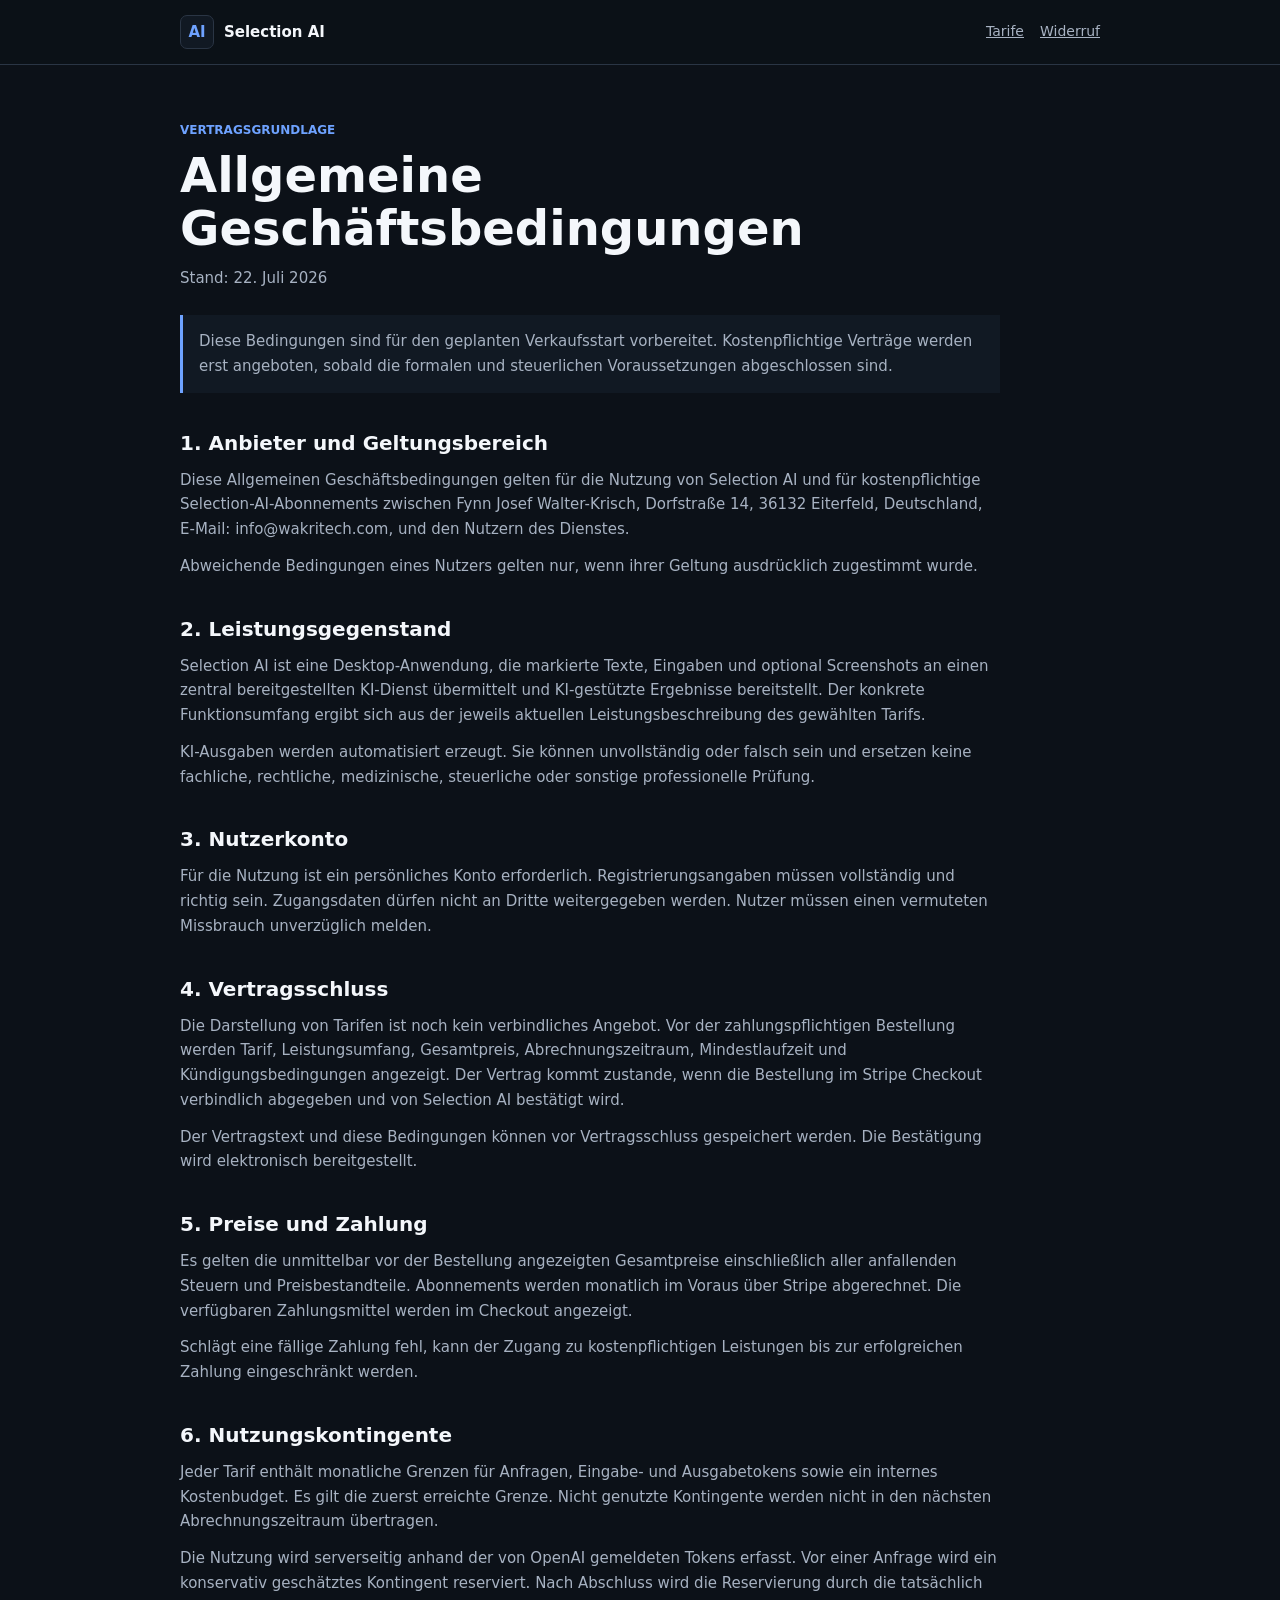
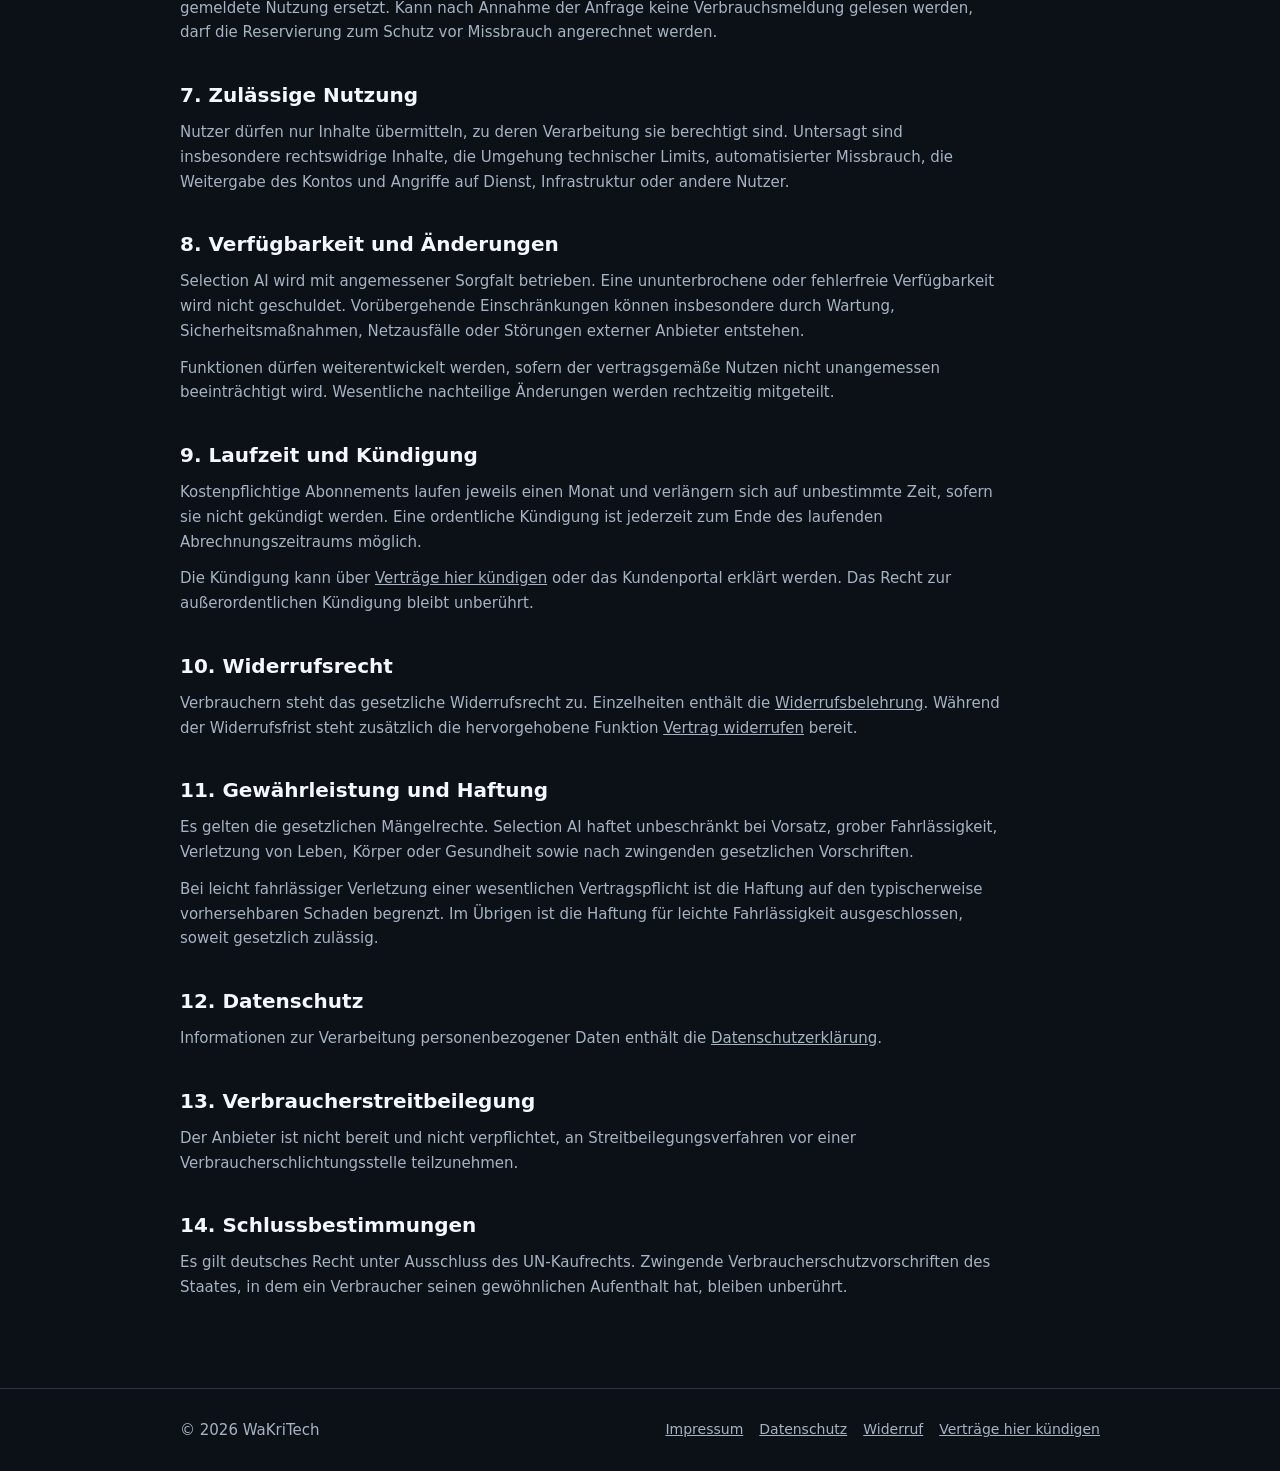
==== agb.html @ 44d3ccbb "Add compliant subscription management pages" ====
<!doctype html>
<html lang="de">
<head>
  <meta charset="utf-8">
  <meta name="viewport" content="width=device-width, initial-scale=1">
  <title>Allgemeine Geschäftsbedingungen | Selection AI</title>
  <meta name="description" content="Allgemeine Geschäftsbedingungen für Selection AI.">
  <link rel="stylesheet" href="legal.css">
</head>
<body>
  <header><nav class="container"><a class="brand" href="/"><span class="mark">AI</span><span>Selection AI</span></a><div class="navlinks"><a href="pricing.html">Tarife</a><a href="widerruf.html">Widerruf</a></div></nav></header>
  <main class="container"><article class="document">
    <p class="eyebrow">Vertragsgrundlage</p>
    <h1>Allgemeine Geschäftsbedingungen</h1>
    <p class="meta">Stand: 22. Juli 2026</p>
    <div class="note">Diese Bedingungen sind für den geplanten Verkaufsstart vorbereitet. Kostenpflichtige Verträge werden erst angeboten, sobald die formalen und steuerlichen Voraussetzungen abgeschlossen sind.</div>

    <h2>1. Anbieter und Geltungsbereich</h2>
    <p>Diese Allgemeinen Geschäftsbedingungen gelten für die Nutzung von Selection AI und für kostenpflichtige Selection-AI-Abonnements zwischen Fynn Josef Walter-Krisch, Dorfstraße 14, 36132 Eiterfeld, Deutschland, E-Mail: info@wakritech.com, und den Nutzern des Dienstes.</p>
    <p>Abweichende Bedingungen eines Nutzers gelten nur, wenn ihrer Geltung ausdrücklich zugestimmt wurde.</p>

    <h2>2. Leistungsgegenstand</h2>
    <p>Selection AI ist eine Desktop-Anwendung, die markierte Texte, Eingaben und optional Screenshots an einen zentral bereitgestellten KI-Dienst übermittelt und KI-gestützte Ergebnisse bereitstellt. Der konkrete Funktionsumfang ergibt sich aus der jeweils aktuellen Leistungsbeschreibung des gewählten Tarifs.</p>
    <p>KI-Ausgaben werden automatisiert erzeugt. Sie können unvollständig oder falsch sein und ersetzen keine fachliche, rechtliche, medizinische, steuerliche oder sonstige professionelle Prüfung.</p>

    <h2>3. Nutzerkonto</h2>
    <p>Für die Nutzung ist ein persönliches Konto erforderlich. Registrierungsangaben müssen vollständig und richtig sein. Zugangsdaten dürfen nicht an Dritte weitergegeben werden. Nutzer müssen einen vermuteten Missbrauch unverzüglich melden.</p>

    <h2>4. Vertragsschluss</h2>
    <p>Die Darstellung von Tarifen ist noch kein verbindliches Angebot. Vor der zahlungspflichtigen Bestellung werden Tarif, Leistungsumfang, Gesamtpreis, Abrechnungszeitraum, Mindestlaufzeit und Kündigungsbedingungen angezeigt. Der Vertrag kommt zustande, wenn die Bestellung im Stripe Checkout verbindlich abgegeben und von Selection AI bestätigt wird.</p>
    <p>Der Vertragstext und diese Bedingungen können vor Vertragsschluss gespeichert werden. Die Bestätigung wird elektronisch bereitgestellt.</p>

    <h2>5. Preise und Zahlung</h2>
    <p>Es gelten die unmittelbar vor der Bestellung angezeigten Gesamtpreise einschließlich aller anfallenden Steuern und Preisbestandteile. Abonnements werden monatlich im Voraus über Stripe abgerechnet. Die verfügbaren Zahlungsmittel werden im Checkout angezeigt.</p>
    <p>Schlägt eine fällige Zahlung fehl, kann der Zugang zu kostenpflichtigen Leistungen bis zur erfolgreichen Zahlung eingeschränkt werden.</p>

    <h2>6. Nutzungskontingente</h2>
    <p>Jeder Tarif enthält monatliche Grenzen für Anfragen, Eingabe- und Ausgabetokens sowie ein internes Kostenbudget. Es gilt die zuerst erreichte Grenze. Nicht genutzte Kontingente werden nicht in den nächsten Abrechnungszeitraum übertragen.</p>
    <p>Die Nutzung wird serverseitig anhand der von OpenAI gemeldeten Tokens erfasst. Vor einer Anfrage wird ein konservativ geschätztes Kontingent reserviert. Nach Abschluss wird die Reservierung durch die tatsächlich gemeldete Nutzung ersetzt. Kann nach Annahme der Anfrage keine Verbrauchsmeldung gelesen werden, darf die Reservierung zum Schutz vor Missbrauch angerechnet werden.</p>

    <h2>7. Zulässige Nutzung</h2>
    <p>Nutzer dürfen nur Inhalte übermitteln, zu deren Verarbeitung sie berechtigt sind. Untersagt sind insbesondere rechtswidrige Inhalte, die Umgehung technischer Limits, automatisierter Missbrauch, die Weitergabe des Kontos und Angriffe auf Dienst, Infrastruktur oder andere Nutzer.</p>

    <h2>8. Verfügbarkeit und Änderungen</h2>
    <p>Selection AI wird mit angemessener Sorgfalt betrieben. Eine ununterbrochene oder fehlerfreie Verfügbarkeit wird nicht geschuldet. Vorübergehende Einschränkungen können insbesondere durch Wartung, Sicherheitsmaßnahmen, Netzausfälle oder Störungen externer Anbieter entstehen.</p>
    <p>Funktionen dürfen weiterentwickelt werden, sofern der vertragsgemäße Nutzen nicht unangemessen beeinträchtigt wird. Wesentliche nachteilige Änderungen werden rechtzeitig mitgeteilt.</p>

    <h2>9. Laufzeit und Kündigung</h2>
    <p>Kostenpflichtige Abonnements laufen jeweils einen Monat und verlängern sich auf unbestimmte Zeit, sofern sie nicht gekündigt werden. Eine ordentliche Kündigung ist jederzeit zum Ende des laufenden Abrechnungszeitraums möglich.</p>
    <p>Die Kündigung kann über <a href="kuendigen.html">Verträge hier kündigen</a> oder das Kundenportal erklärt werden. Das Recht zur außerordentlichen Kündigung bleibt unberührt.</p>

    <h2>10. Widerrufsrecht</h2>
    <p>Verbrauchern steht das gesetzliche Widerrufsrecht zu. Einzelheiten enthält die <a href="widerruf.html">Widerrufsbelehrung</a>. Während der Widerrufsfrist steht zusätzlich die hervorgehobene Funktion <a href="widerruf.html">Vertrag widerrufen</a> bereit.</p>

    <h2>11. Gewährleistung und Haftung</h2>
    <p>Es gelten die gesetzlichen Mängelrechte. Selection AI haftet unbeschränkt bei Vorsatz, grober Fahrlässigkeit, Verletzung von Leben, Körper oder Gesundheit sowie nach zwingenden gesetzlichen Vorschriften.</p>
    <p>Bei leicht fahrlässiger Verletzung einer wesentlichen Vertragspflicht ist die Haftung auf den typischerweise vorhersehbaren Schaden begrenzt. Im Übrigen ist die Haftung für leichte Fahrlässigkeit ausgeschlossen, soweit gesetzlich zulässig.</p>

    <h2>12. Datenschutz</h2>
    <p>Informationen zur Verarbeitung personenbezogener Daten enthält die <a href="datenschutz.html">Datenschutzerklärung</a>.</p>

    <h2>13. Verbraucherstreitbeilegung</h2>
    <p>Der Anbieter ist nicht bereit und nicht verpflichtet, an Streitbeilegungsverfahren vor einer Verbraucherschlichtungsstelle teilzunehmen.</p>

    <h2>14. Schlussbestimmungen</h2>
    <p>Es gilt deutsches Recht unter Ausschluss des UN-Kaufrechts. Zwingende Verbraucherschutzvorschriften des Staates, in dem ein Verbraucher seinen gewöhnlichen Aufenthalt hat, bleiben unberührt.</p>
  </article></main>
  <footer><div class="container"><span>© 2026 WaKriTech</span><div class="footerlinks"><a href="impressum.html">Impressum</a><a href="datenschutz.html">Datenschutz</a><a href="widerruf.html">Widerruf</a><a href="kuendigen.html">Verträge hier kündigen</a></div></div></footer>
</body>
</html>
---- legal.css ----
:root {
  color-scheme: dark;
  --bg: #0c1118;
  --panel: #111923;
  --paper: #151f2b;
  --line: #2a3544;
  --ink: #f4f7fb;
  --muted: #a7b2c2;
  --accent: #6ea2ff;
  --success: #48c78e;
  --danger: #ff7777;
  --max: 920px;
}

* { box-sizing: border-box; }
html { scroll-behavior: smooth; }
body { margin: 0; background: var(--bg); color: var(--ink); font: 15px/1.65 Inter, system-ui, -apple-system, "Segoe UI", sans-serif; }
a { color: inherit; }
button, input, select, textarea { font: inherit; }
.container { width: min(var(--max), calc(100% - 32px)); margin: auto; }
header { position: sticky; top: 0; z-index: 10; border-bottom: 1px solid var(--line); background: rgba(12, 17, 24, .94); backdrop-filter: blur(14px); }
nav { min-height: 64px; display: flex; align-items: center; justify-content: space-between; gap: 20px; }
.brand { display: flex; align-items: center; gap: 10px; font-weight: 760; text-decoration: none; }
.mark { width: 34px; height: 34px; display: grid; place-items: center; border: 1px solid var(--line); border-radius: 7px; color: var(--accent); background: var(--panel); font-weight: 850; }
.navlinks, .footerlinks { display: flex; align-items: center; gap: 16px; flex-wrap: wrap; color: var(--muted); font-size: 14px; }
main { padding: 56px 0 76px; }
.document { max-width: 820px; }
.eyebrow { margin: 0 0 8px; color: var(--accent); font-size: 12px; font-weight: 760; text-transform: uppercase; }
h1 { margin: 0 0 12px; font-size: clamp(32px, 5vw, 48px); line-height: 1.1; letter-spacing: 0; }
h2 { margin: 34px 0 8px; font-size: 20px; letter-spacing: 0; }
h3 { margin: 22px 0 6px; font-size: 16px; }
p, li { color: var(--muted); }
p { margin: 0 0 12px; }
ul, ol { margin: 8px 0 16px; padding-left: 22px; }
.meta, .note { color: var(--muted); }
.note { margin: 24px 0; padding: 14px 16px; border-left: 3px solid var(--accent); background: var(--panel); }
.form-panel { margin-top: 28px; border: 1px solid var(--line); border-radius: 8px; padding: 22px; background: var(--panel); }
.form-grid { display: grid; grid-template-columns: 1fr 1fr; gap: 14px; }
label { display: grid; gap: 6px; color: var(--muted); font-size: 13px; font-weight: 680; }
label.full { grid-column: 1 / -1; }
input, select, textarea { width: 100%; min-height: 44px; border: 1px solid var(--line); border-radius: 7px; padding: 10px 12px; background: var(--bg); color: var(--ink); outline: none; }
textarea { min-height: 96px; resize: vertical; }
input:focus, select:focus, textarea:focus { border-color: var(--accent); box-shadow: 0 0 0 3px rgba(110, 162, 255, .14); }
.button { min-height: 44px; display: inline-flex; align-items: center; justify-content: center; border: 1px solid var(--line); border-radius: 7px; padding: 0 16px; background: var(--paper); color: var(--ink); text-decoration: none; font-weight: 720; cursor: pointer; }
.button.primary { border-color: var(--accent); background: var(--accent); color: #07101f; }
.button.danger { border-color: var(--danger); background: var(--danger); color: #160606; }
.button:disabled { opacity: .5; cursor: wait; }
.status { display: none; margin-top: 16px; padding: 13px 14px; border-left: 3px solid var(--accent); background: var(--bg); white-space: pre-wrap; }
.status.show { display: block; }
.status.error { border-color: var(--danger); color: #ffc2c2; }
.status.success { border-color: var(--success); color: #b9f1d5; }
.auth { margin-bottom: 18px; }
.hidden { display: none !important; }
footer { border-top: 1px solid var(--line); color: var(--muted); }
footer .container { min-height: 82px; display: flex; align-items: center; justify-content: space-between; gap: 18px; }
@media (max-width: 640px) { .form-grid { grid-template-columns: 1fr; } label.full { grid-column: auto; } nav, footer .container { align-items: flex-start; flex-direction: column; justify-content: center; padding: 14px 0; } }
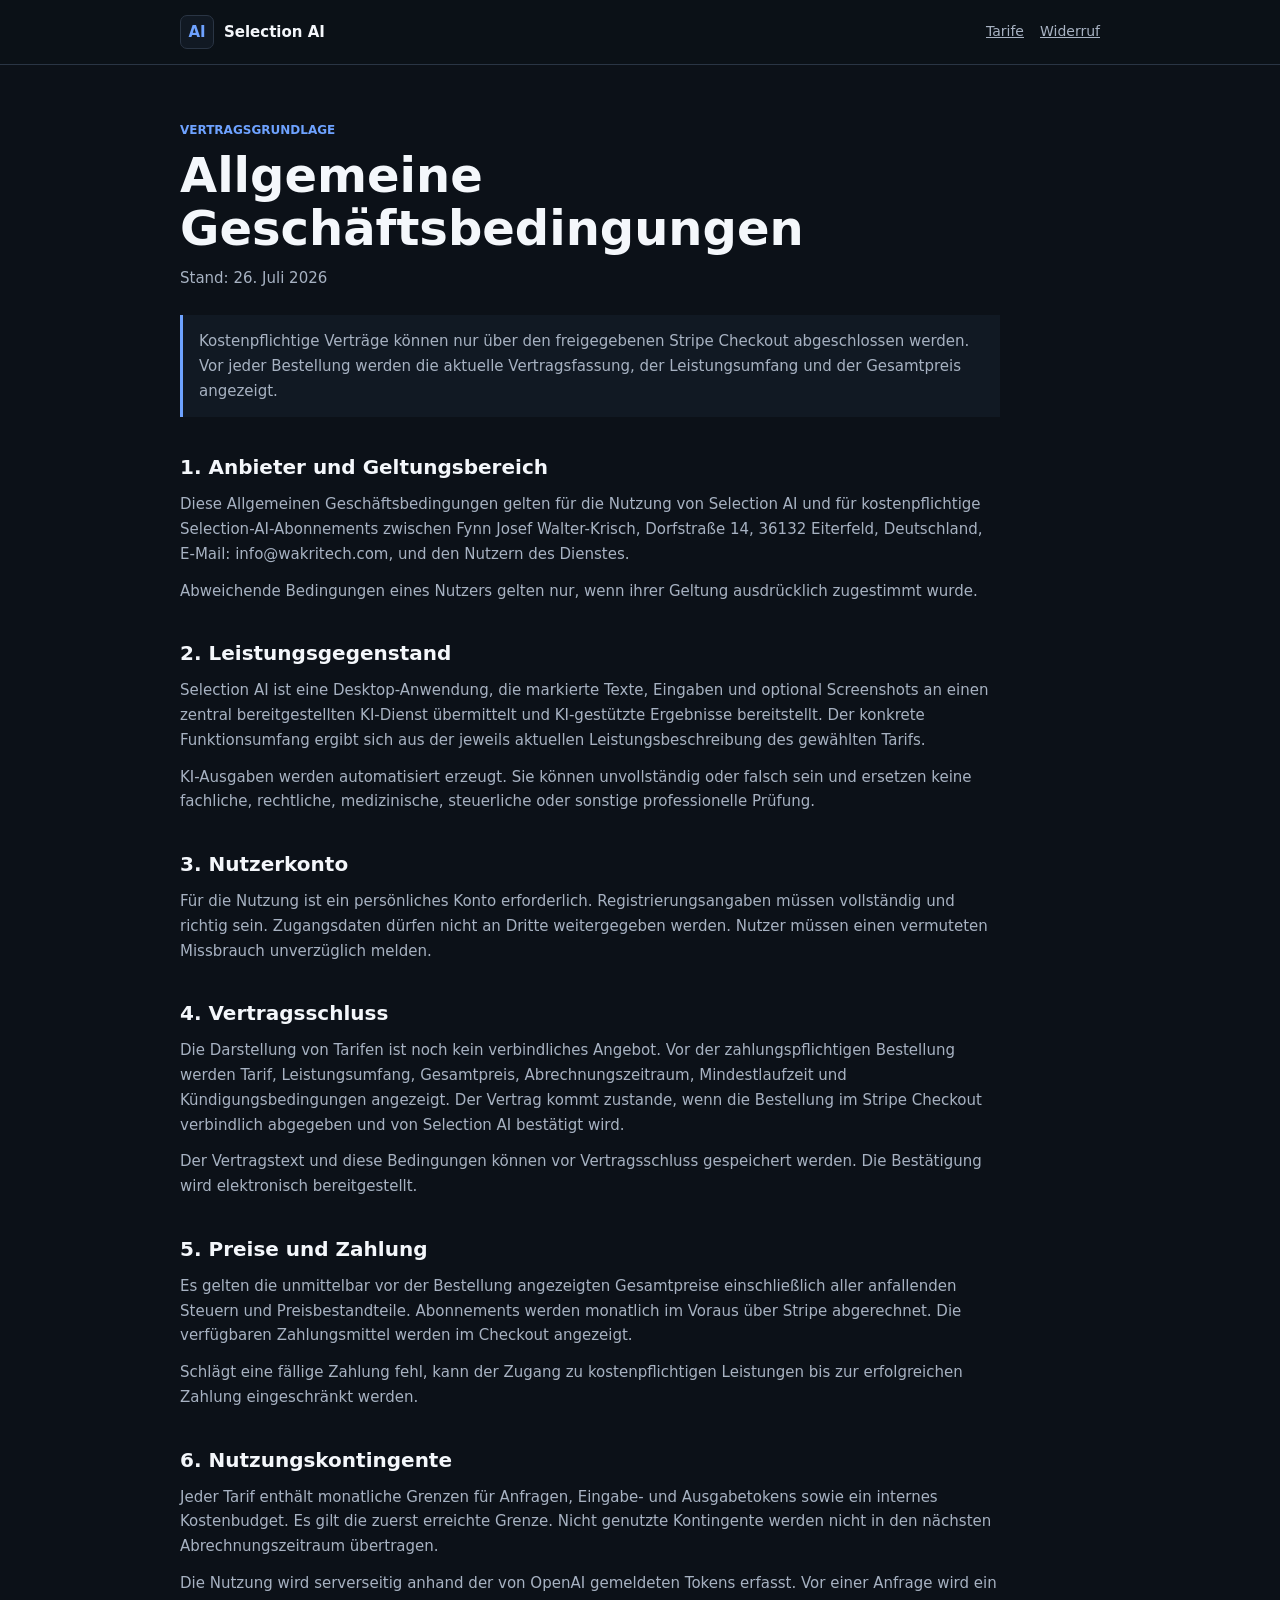
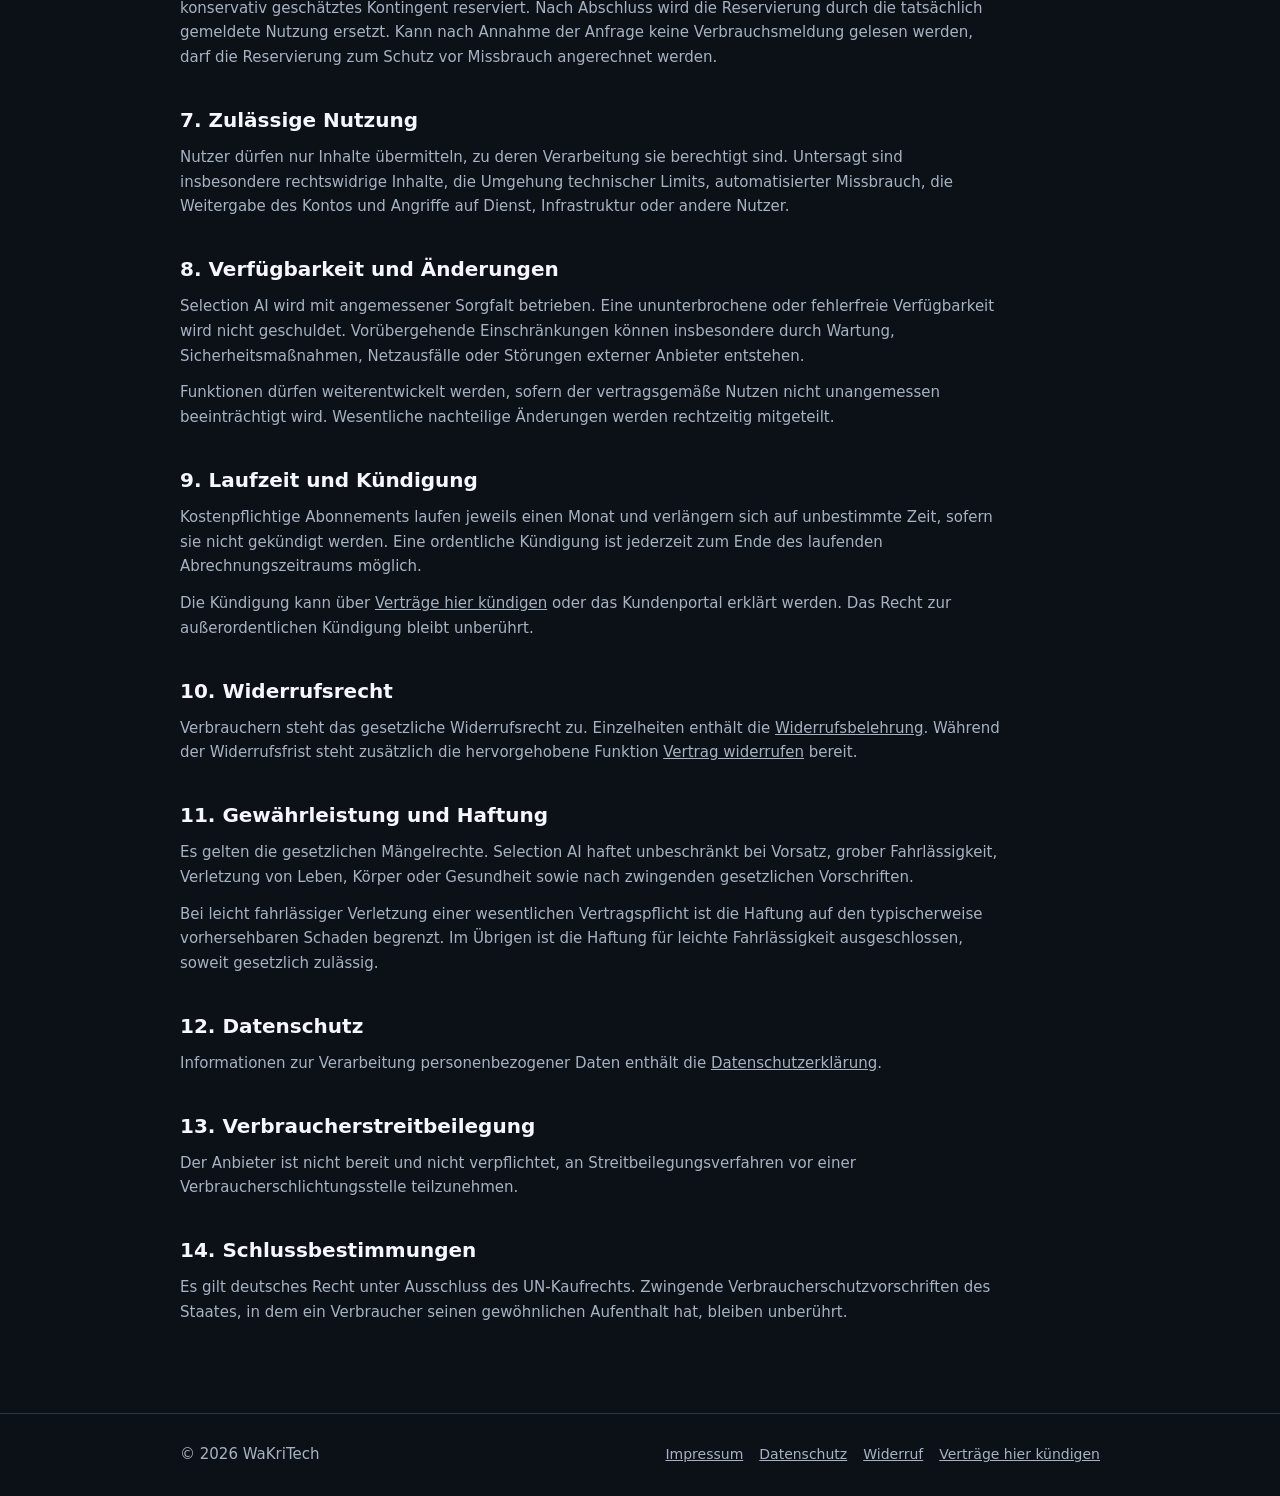
==== commit 3e30a7e9: "Secure paid subscription consent flow" ====
--- a/agb.html
+++ b/agb.html
@@ -12,8 +12,8 @@
   <main class="container"><article class="document">
     <p class="eyebrow">Vertragsgrundlage</p>
     <h1>Allgemeine Geschäftsbedingungen</h1>
-    <p class="meta">Stand: 22. Juli 2026</p>
-    <div class="note">Diese Bedingungen sind für den geplanten Verkaufsstart vorbereitet. Kostenpflichtige Verträge werden erst angeboten, sobald die formalen und steuerlichen Voraussetzungen abgeschlossen sind.</div>
+    <p class="meta">Stand: 26. Juli 2026</p>
+    <div class="note">Kostenpflichtige Verträge können nur über den freigegebenen Stripe Checkout abgeschlossen werden. Vor jeder Bestellung werden die aktuelle Vertragsfassung, der Leistungsumfang und der Gesamtpreis angezeigt.</div>
 
     <h2>1. Anbieter und Geltungsbereich</h2>
     <p>Diese Allgemeinen Geschäftsbedingungen gelten für die Nutzung von Selection AI und für kostenpflichtige Selection-AI-Abonnements zwischen Fynn Josef Walter-Krisch, Dorfstraße 14, 36132 Eiterfeld, Deutschland, E-Mail: info@wakritech.com, und den Nutzern des Dienstes.</p>
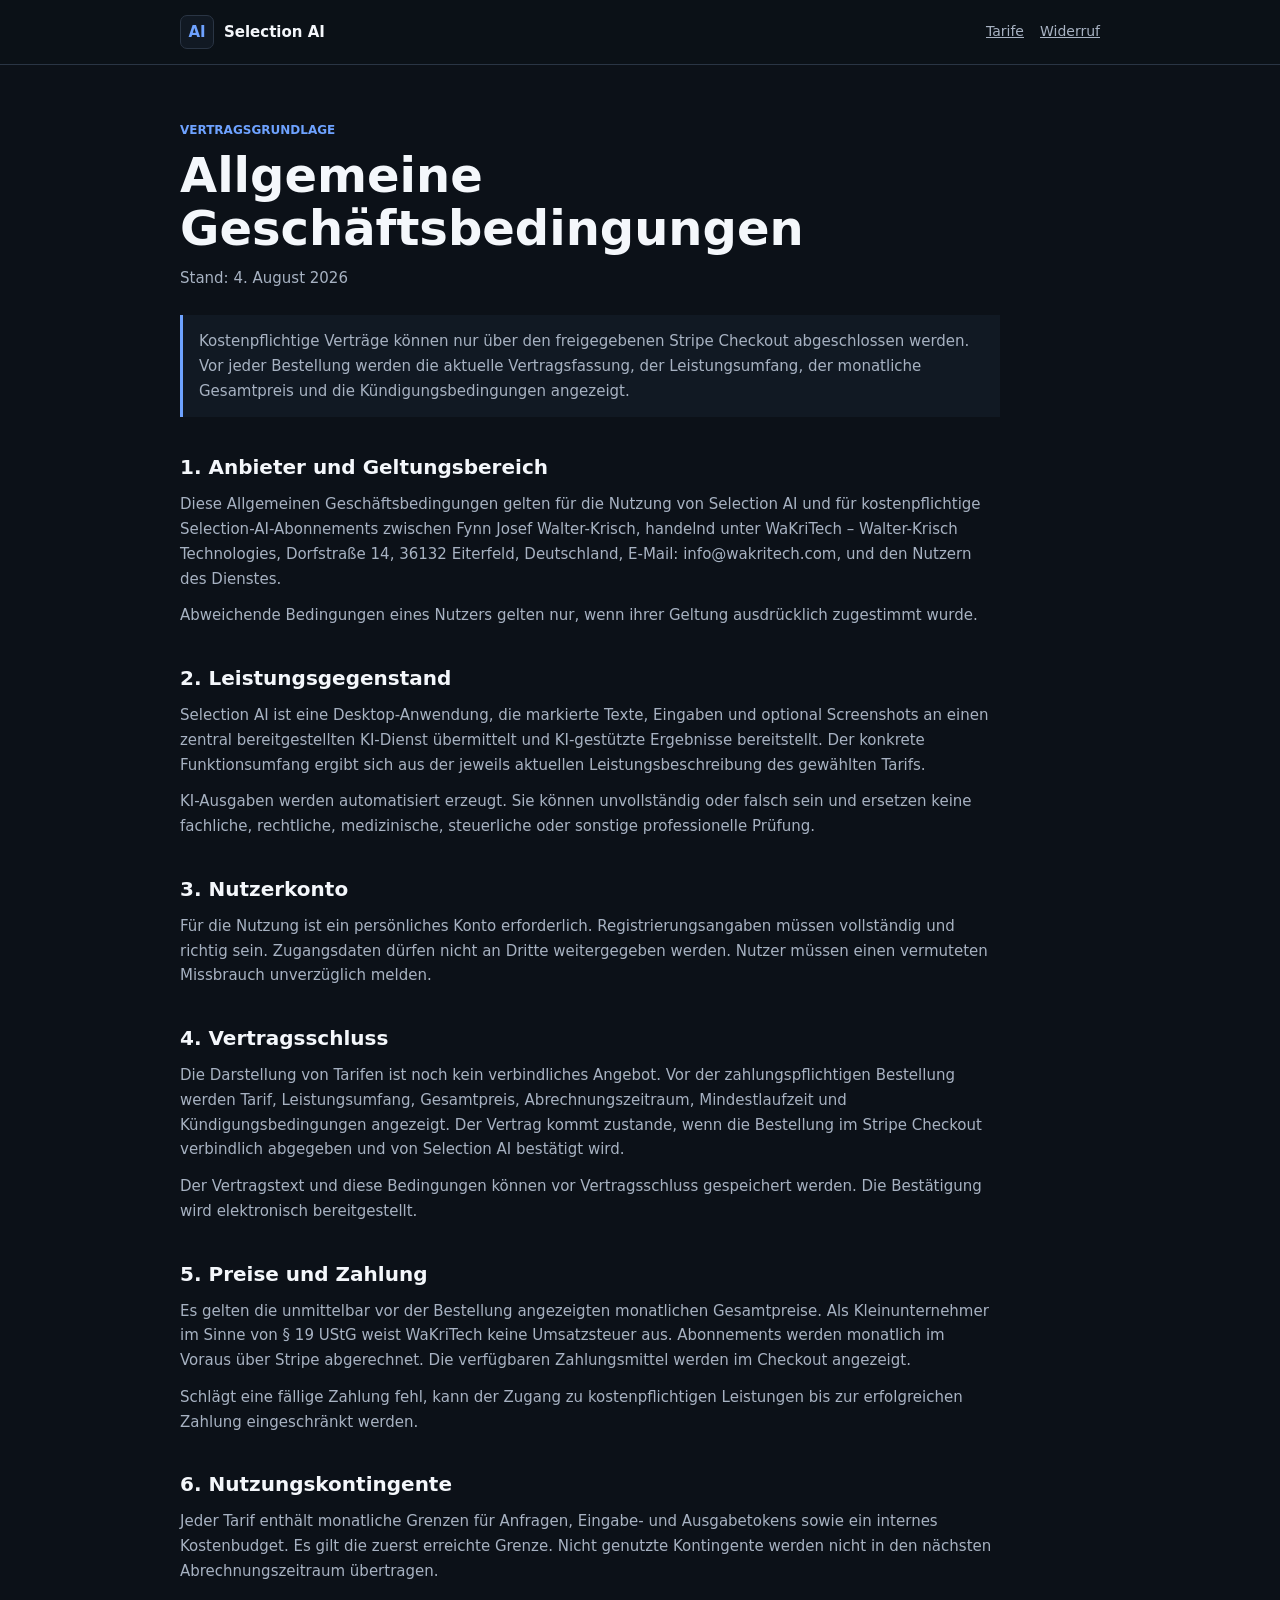
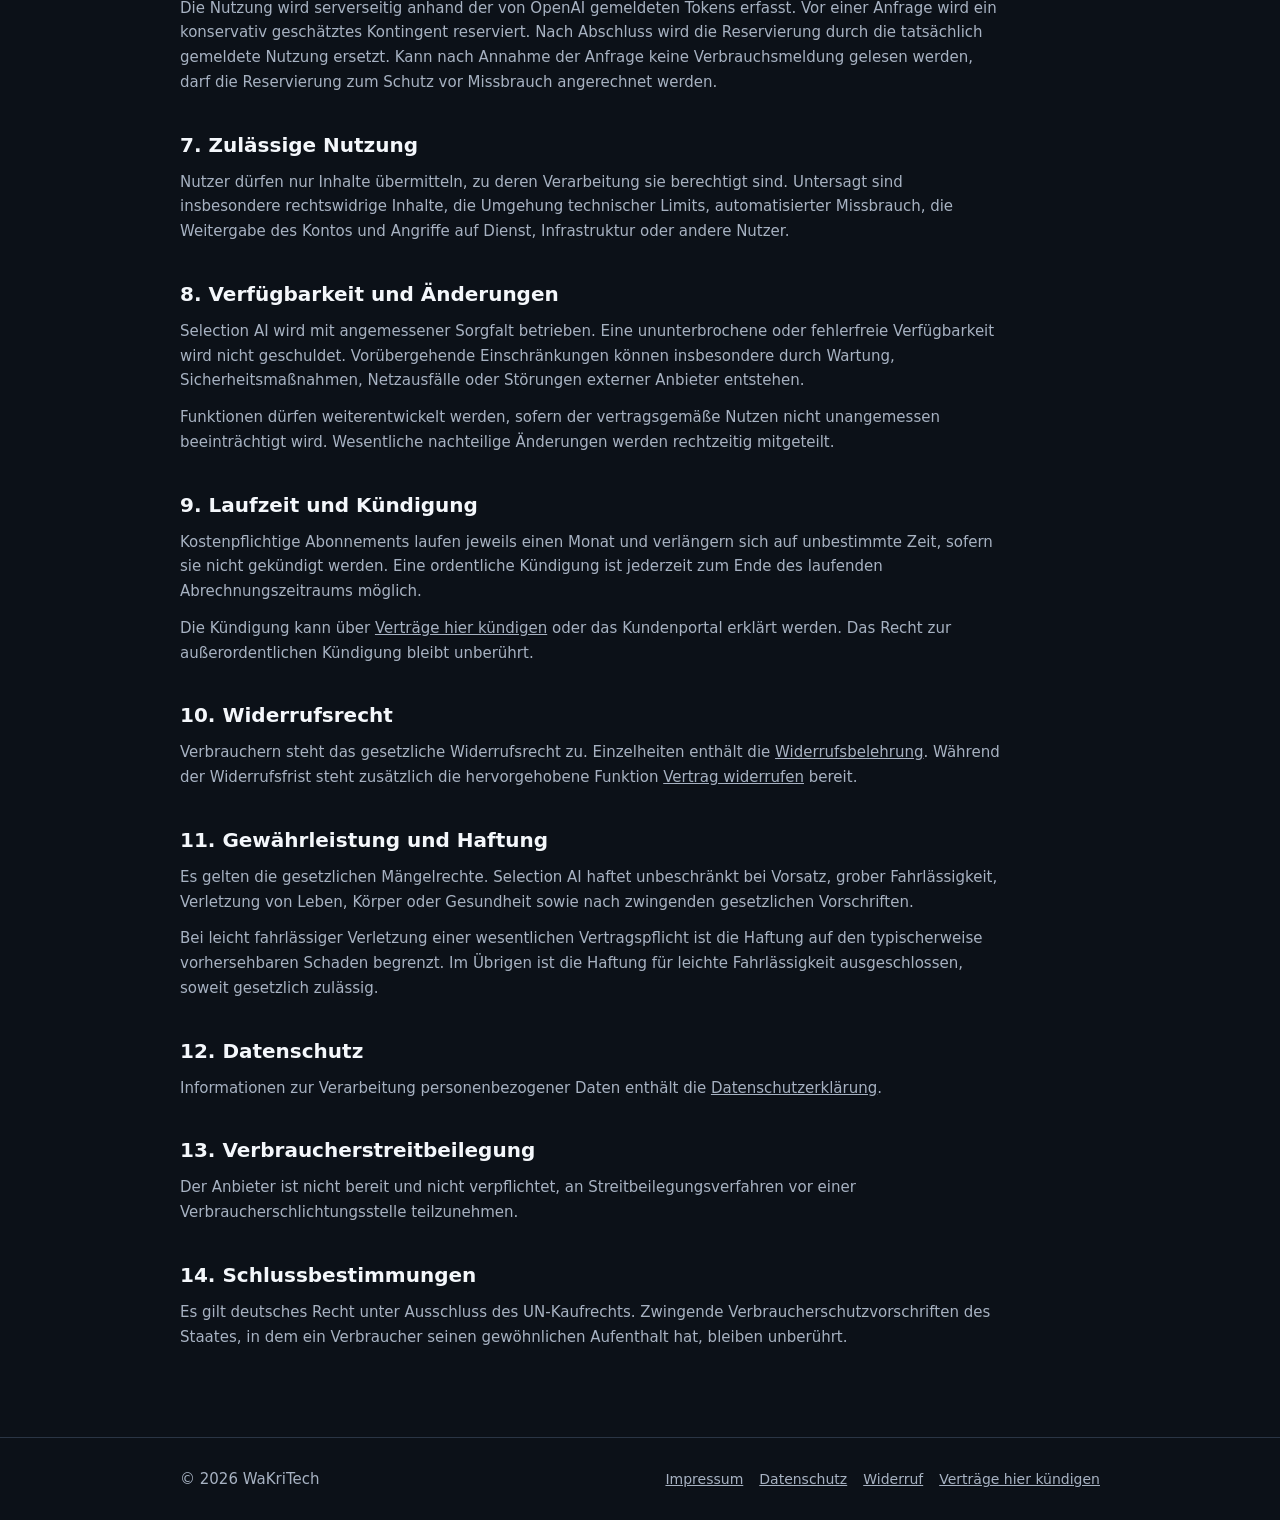
==== commit 8a124b22: "Update legal information for WaKriTech business" ====
--- a/agb.html
+++ b/agb.html
@@ -12,11 +12,11 @@
   <main class="container"><article class="document">
     <p class="eyebrow">Vertragsgrundlage</p>
     <h1>Allgemeine Geschäftsbedingungen</h1>
-    <p class="meta">Stand: 26. Juli 2026</p>
-    <div class="note">Kostenpflichtige Verträge können nur über den freigegebenen Stripe Checkout abgeschlossen werden. Vor jeder Bestellung werden die aktuelle Vertragsfassung, der Leistungsumfang und der Gesamtpreis angezeigt.</div>
+    <p class="meta">Stand: 4. August 2026</p>
+    <div class="note">Kostenpflichtige Verträge können nur über den freigegebenen Stripe Checkout abgeschlossen werden. Vor jeder Bestellung werden die aktuelle Vertragsfassung, der Leistungsumfang, der monatliche Gesamtpreis und die Kündigungsbedingungen angezeigt.</div>
 
     <h2>1. Anbieter und Geltungsbereich</h2>
-    <p>Diese Allgemeinen Geschäftsbedingungen gelten für die Nutzung von Selection AI und für kostenpflichtige Selection-AI-Abonnements zwischen Fynn Josef Walter-Krisch, Dorfstraße 14, 36132 Eiterfeld, Deutschland, E-Mail: info@wakritech.com, und den Nutzern des Dienstes.</p>
+    <p>Diese Allgemeinen Geschäftsbedingungen gelten für die Nutzung von Selection AI und für kostenpflichtige Selection-AI-Abonnements zwischen Fynn Josef Walter-Krisch, handelnd unter WaKriTech – Walter-Krisch Technologies, Dorfstraße 14, 36132 Eiterfeld, Deutschland, E-Mail: info@wakritech.com, und den Nutzern des Dienstes.</p>
     <p>Abweichende Bedingungen eines Nutzers gelten nur, wenn ihrer Geltung ausdrücklich zugestimmt wurde.</p>
 
     <h2>2. Leistungsgegenstand</h2>
@@ -31,7 +31,7 @@
     <p>Der Vertragstext und diese Bedingungen können vor Vertragsschluss gespeichert werden. Die Bestätigung wird elektronisch bereitgestellt.</p>
 
     <h2>5. Preise und Zahlung</h2>
-    <p>Es gelten die unmittelbar vor der Bestellung angezeigten Gesamtpreise einschließlich aller anfallenden Steuern und Preisbestandteile. Abonnements werden monatlich im Voraus über Stripe abgerechnet. Die verfügbaren Zahlungsmittel werden im Checkout angezeigt.</p>
+    <p>Es gelten die unmittelbar vor der Bestellung angezeigten monatlichen Gesamtpreise. Als Kleinunternehmer im Sinne von § 19 UStG weist WaKriTech keine Umsatzsteuer aus. Abonnements werden monatlich im Voraus über Stripe abgerechnet. Die verfügbaren Zahlungsmittel werden im Checkout angezeigt.</p>
     <p>Schlägt eine fällige Zahlung fehl, kann der Zugang zu kostenpflichtigen Leistungen bis zur erfolgreichen Zahlung eingeschränkt werden.</p>
 
     <h2>6. Nutzungskontingente</h2>
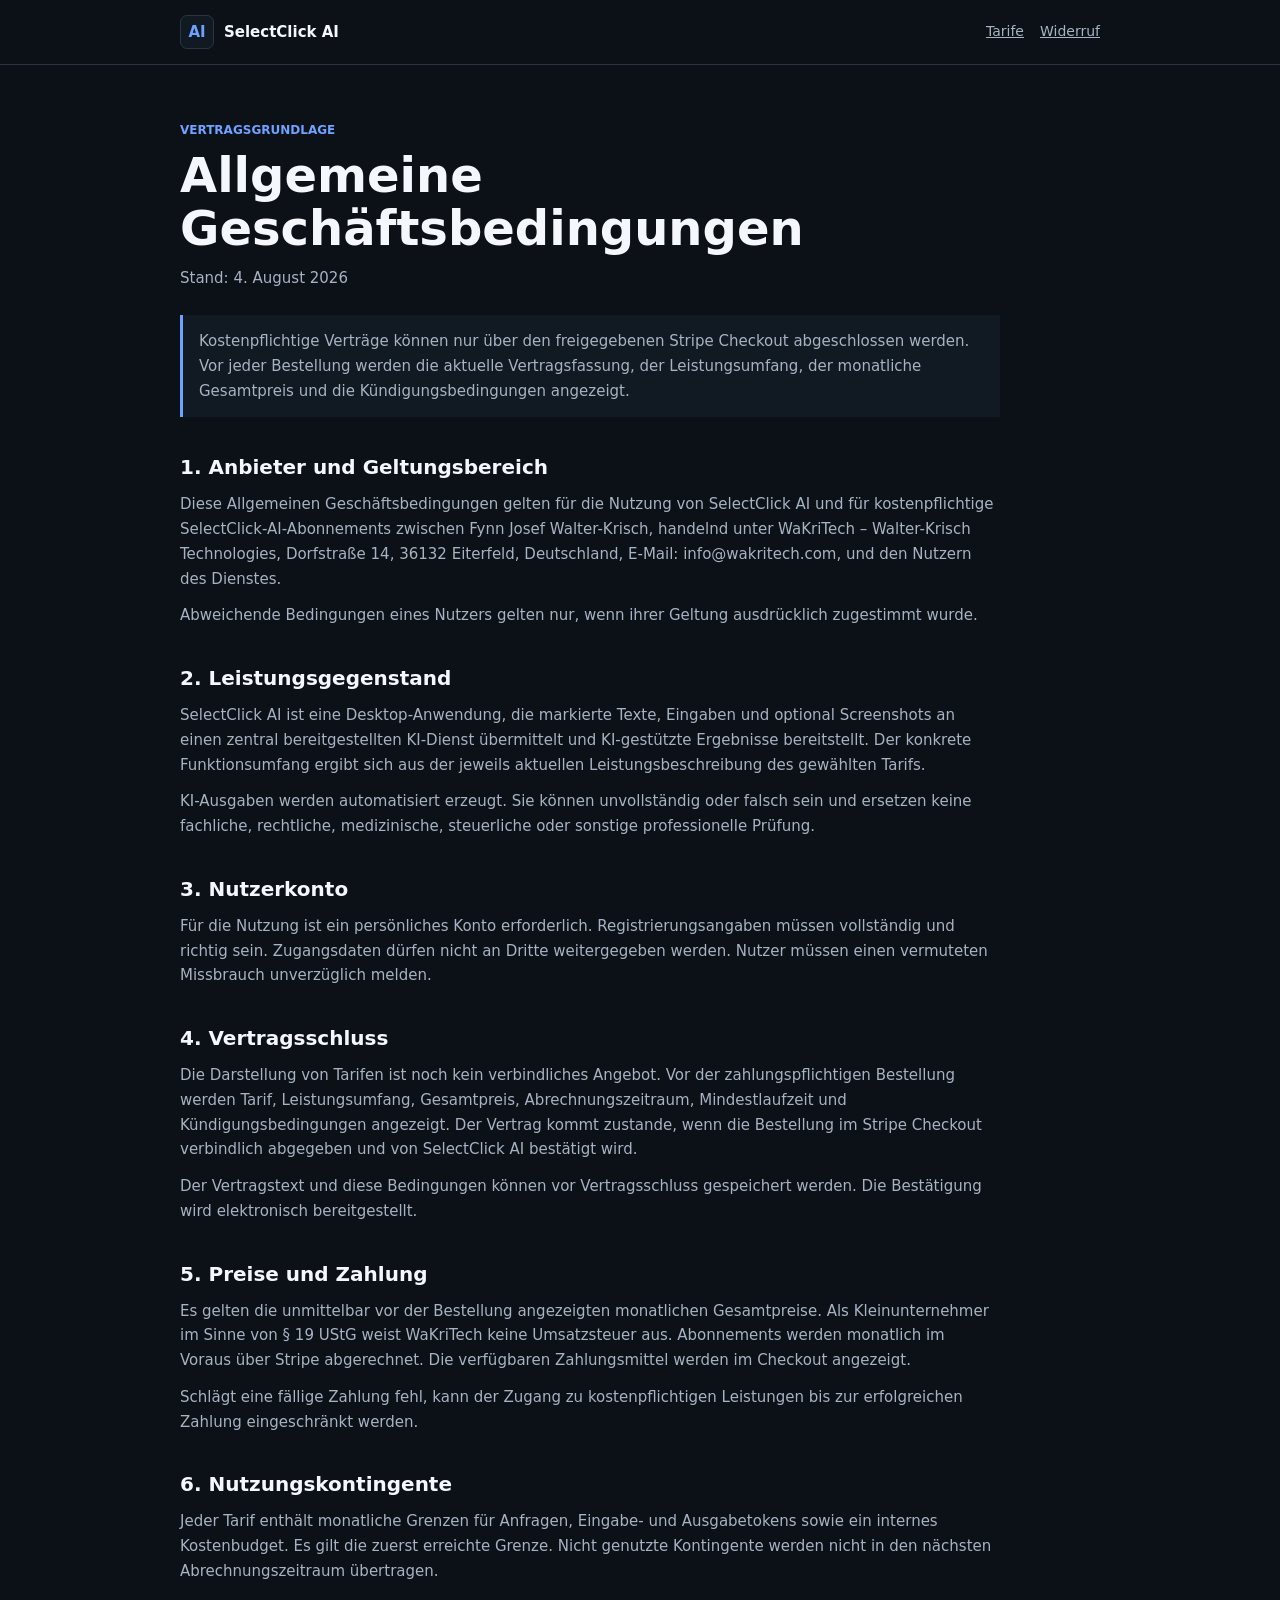
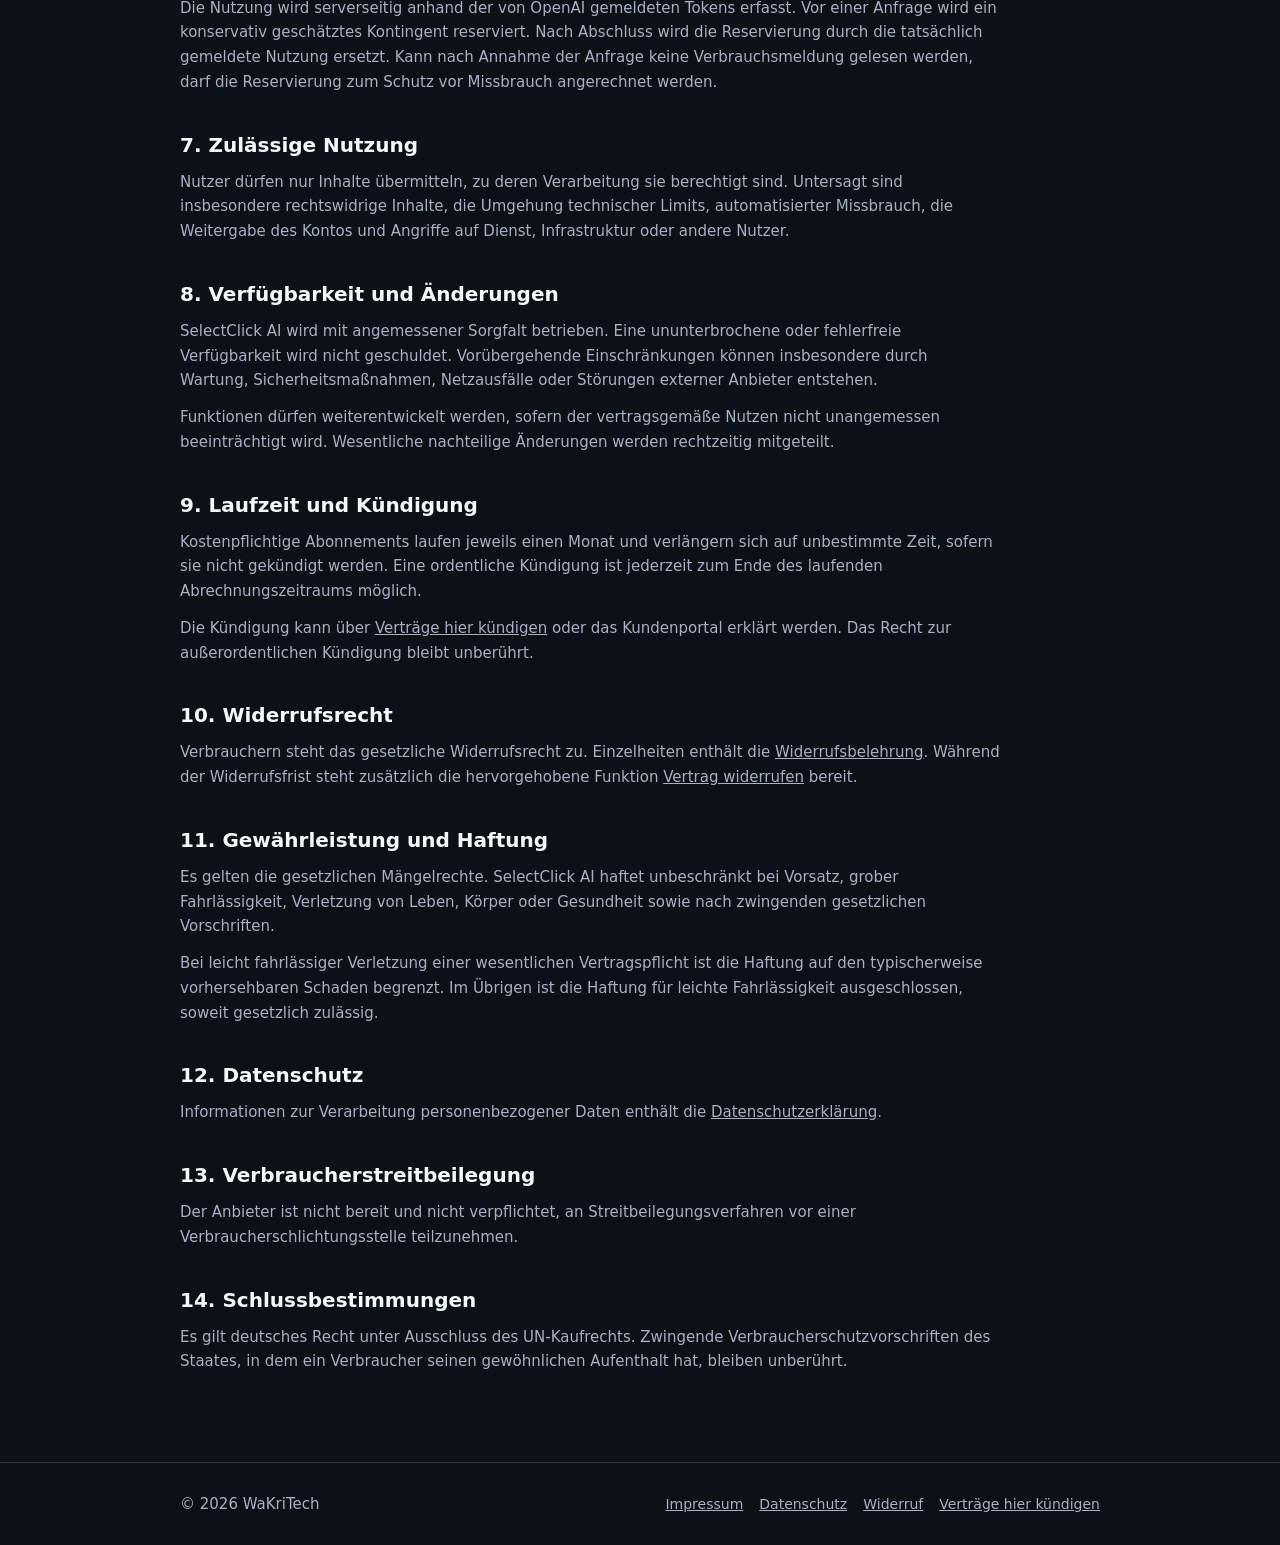
==== commit 874d4368: "Rename Selection AI to SelectClick AI" ====
--- a/agb.html
+++ b/agb.html
@@ -3,12 +3,12 @@
 <head>
   <meta charset="utf-8">
   <meta name="viewport" content="width=device-width, initial-scale=1">
-  <title>Allgemeine Geschäftsbedingungen | Selection AI</title>
-  <meta name="description" content="Allgemeine Geschäftsbedingungen für Selection AI.">
+  <title>Allgemeine Geschäftsbedingungen | SelectClick AI</title>
+  <meta name="description" content="Allgemeine Geschäftsbedingungen für SelectClick AI.">
   <link rel="stylesheet" href="legal.css">
 </head>
 <body>
-  <header><nav class="container"><a class="brand" href="/"><span class="mark">AI</span><span>Selection AI</span></a><div class="navlinks"><a href="pricing.html">Tarife</a><a href="widerruf.html">Widerruf</a></div></nav></header>
+  <header><nav class="container"><a class="brand" href="/"><span class="mark">AI</span><span>SelectClick AI</span></a><div class="navlinks"><a href="pricing.html">Tarife</a><a href="widerruf.html">Widerruf</a></div></nav></header>
   <main class="container"><article class="document">
     <p class="eyebrow">Vertragsgrundlage</p>
     <h1>Allgemeine Geschäftsbedingungen</h1>
@@ -16,18 +16,18 @@
     <div class="note">Kostenpflichtige Verträge können nur über den freigegebenen Stripe Checkout abgeschlossen werden. Vor jeder Bestellung werden die aktuelle Vertragsfassung, der Leistungsumfang, der monatliche Gesamtpreis und die Kündigungsbedingungen angezeigt.</div>
 
     <h2>1. Anbieter und Geltungsbereich</h2>
-    <p>Diese Allgemeinen Geschäftsbedingungen gelten für die Nutzung von Selection AI und für kostenpflichtige Selection-AI-Abonnements zwischen Fynn Josef Walter-Krisch, handelnd unter WaKriTech – Walter-Krisch Technologies, Dorfstraße 14, 36132 Eiterfeld, Deutschland, E-Mail: info@wakritech.com, und den Nutzern des Dienstes.</p>
+    <p>Diese Allgemeinen Geschäftsbedingungen gelten für die Nutzung von SelectClick AI und für kostenpflichtige SelectClick-AI-Abonnements zwischen Fynn Josef Walter-Krisch, handelnd unter WaKriTech – Walter-Krisch Technologies, Dorfstraße 14, 36132 Eiterfeld, Deutschland, E-Mail: info@wakritech.com, und den Nutzern des Dienstes.</p>
     <p>Abweichende Bedingungen eines Nutzers gelten nur, wenn ihrer Geltung ausdrücklich zugestimmt wurde.</p>
 
     <h2>2. Leistungsgegenstand</h2>
-    <p>Selection AI ist eine Desktop-Anwendung, die markierte Texte, Eingaben und optional Screenshots an einen zentral bereitgestellten KI-Dienst übermittelt und KI-gestützte Ergebnisse bereitstellt. Der konkrete Funktionsumfang ergibt sich aus der jeweils aktuellen Leistungsbeschreibung des gewählten Tarifs.</p>
+    <p>SelectClick AI ist eine Desktop-Anwendung, die markierte Texte, Eingaben und optional Screenshots an einen zentral bereitgestellten KI-Dienst übermittelt und KI-gestützte Ergebnisse bereitstellt. Der konkrete Funktionsumfang ergibt sich aus der jeweils aktuellen Leistungsbeschreibung des gewählten Tarifs.</p>
     <p>KI-Ausgaben werden automatisiert erzeugt. Sie können unvollständig oder falsch sein und ersetzen keine fachliche, rechtliche, medizinische, steuerliche oder sonstige professionelle Prüfung.</p>
 
     <h2>3. Nutzerkonto</h2>
     <p>Für die Nutzung ist ein persönliches Konto erforderlich. Registrierungsangaben müssen vollständig und richtig sein. Zugangsdaten dürfen nicht an Dritte weitergegeben werden. Nutzer müssen einen vermuteten Missbrauch unverzüglich melden.</p>
 
     <h2>4. Vertragsschluss</h2>
-    <p>Die Darstellung von Tarifen ist noch kein verbindliches Angebot. Vor der zahlungspflichtigen Bestellung werden Tarif, Leistungsumfang, Gesamtpreis, Abrechnungszeitraum, Mindestlaufzeit und Kündigungsbedingungen angezeigt. Der Vertrag kommt zustande, wenn die Bestellung im Stripe Checkout verbindlich abgegeben und von Selection AI bestätigt wird.</p>
+    <p>Die Darstellung von Tarifen ist noch kein verbindliches Angebot. Vor der zahlungspflichtigen Bestellung werden Tarif, Leistungsumfang, Gesamtpreis, Abrechnungszeitraum, Mindestlaufzeit und Kündigungsbedingungen angezeigt. Der Vertrag kommt zustande, wenn die Bestellung im Stripe Checkout verbindlich abgegeben und von SelectClick AI bestätigt wird.</p>
     <p>Der Vertragstext und diese Bedingungen können vor Vertragsschluss gespeichert werden. Die Bestätigung wird elektronisch bereitgestellt.</p>
 
     <h2>5. Preise und Zahlung</h2>
@@ -42,7 +42,7 @@
     <p>Nutzer dürfen nur Inhalte übermitteln, zu deren Verarbeitung sie berechtigt sind. Untersagt sind insbesondere rechtswidrige Inhalte, die Umgehung technischer Limits, automatisierter Missbrauch, die Weitergabe des Kontos und Angriffe auf Dienst, Infrastruktur oder andere Nutzer.</p>
 
     <h2>8. Verfügbarkeit und Änderungen</h2>
-    <p>Selection AI wird mit angemessener Sorgfalt betrieben. Eine ununterbrochene oder fehlerfreie Verfügbarkeit wird nicht geschuldet. Vorübergehende Einschränkungen können insbesondere durch Wartung, Sicherheitsmaßnahmen, Netzausfälle oder Störungen externer Anbieter entstehen.</p>
+    <p>SelectClick AI wird mit angemessener Sorgfalt betrieben. Eine ununterbrochene oder fehlerfreie Verfügbarkeit wird nicht geschuldet. Vorübergehende Einschränkungen können insbesondere durch Wartung, Sicherheitsmaßnahmen, Netzausfälle oder Störungen externer Anbieter entstehen.</p>
     <p>Funktionen dürfen weiterentwickelt werden, sofern der vertragsgemäße Nutzen nicht unangemessen beeinträchtigt wird. Wesentliche nachteilige Änderungen werden rechtzeitig mitgeteilt.</p>
 
     <h2>9. Laufzeit und Kündigung</h2>
@@ -53,7 +53,7 @@
     <p>Verbrauchern steht das gesetzliche Widerrufsrecht zu. Einzelheiten enthält die <a href="widerruf.html">Widerrufsbelehrung</a>. Während der Widerrufsfrist steht zusätzlich die hervorgehobene Funktion <a href="widerruf.html">Vertrag widerrufen</a> bereit.</p>
 
     <h2>11. Gewährleistung und Haftung</h2>
-    <p>Es gelten die gesetzlichen Mängelrechte. Selection AI haftet unbeschränkt bei Vorsatz, grober Fahrlässigkeit, Verletzung von Leben, Körper oder Gesundheit sowie nach zwingenden gesetzlichen Vorschriften.</p>
+    <p>Es gelten die gesetzlichen Mängelrechte. SelectClick AI haftet unbeschränkt bei Vorsatz, grober Fahrlässigkeit, Verletzung von Leben, Körper oder Gesundheit sowie nach zwingenden gesetzlichen Vorschriften.</p>
     <p>Bei leicht fahrlässiger Verletzung einer wesentlichen Vertragspflicht ist die Haftung auf den typischerweise vorhersehbaren Schaden begrenzt. Im Übrigen ist die Haftung für leichte Fahrlässigkeit ausgeschlossen, soweit gesetzlich zulässig.</p>
 
     <h2>12. Datenschutz</h2>
